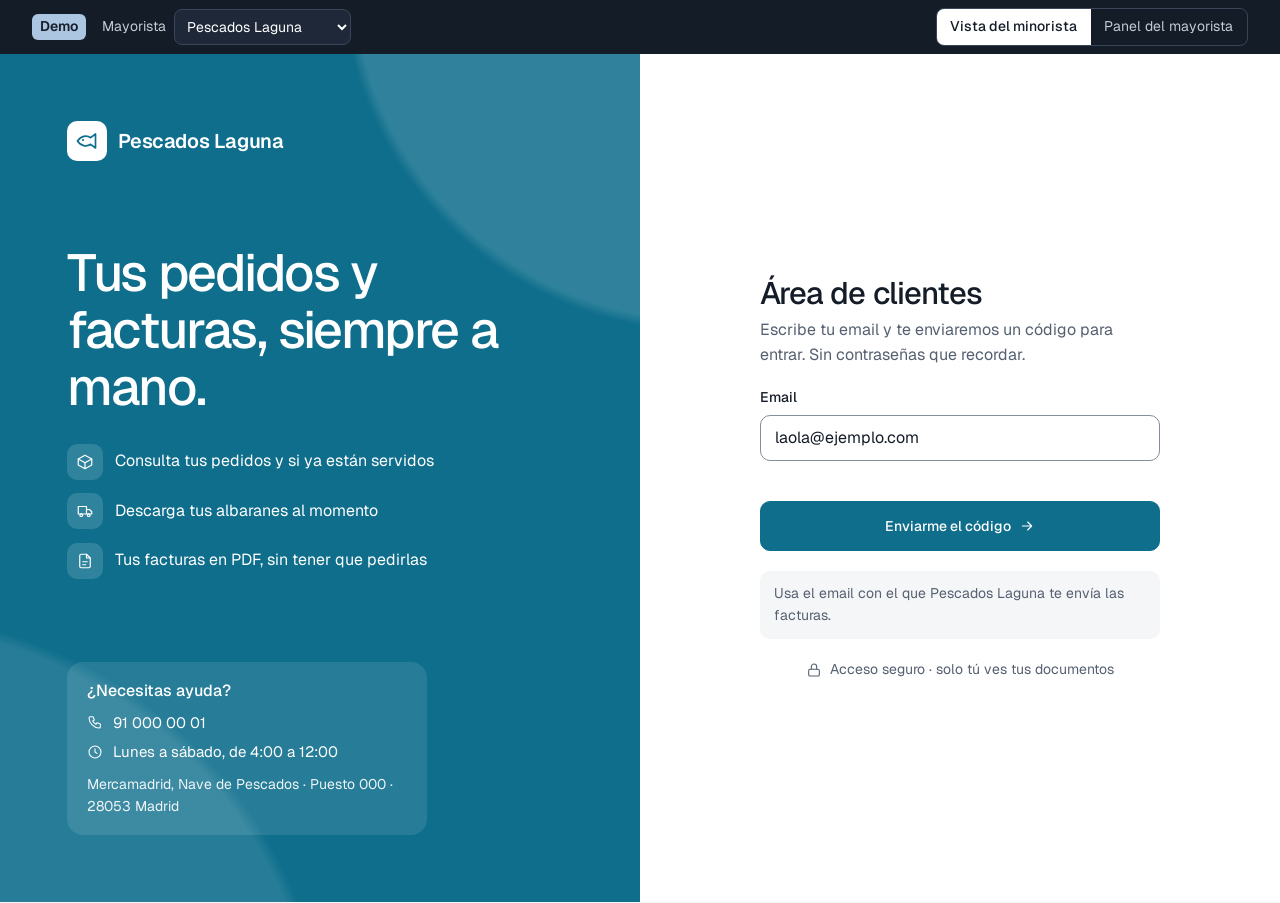
==== index.html @ 836a19e2 "Revisión completa del diseño del área de clientes y del panel" ====
<!doctype html>
<html lang="es">
<head>
<meta charset="utf-8">
<meta name="viewport" content="width=device-width, initial-scale=1">
<meta name="robots" content="noindex, nofollow">
<title>Área de clientes</title>
<link rel="preconnect" href="https://fonts.googleapis.com">
<link rel="preconnect" href="https://fonts.gstatic.com" crossorigin>
<link href="https://fonts.googleapis.com/css2?family=Geist:wght@400;500;600&display=swap" rel="stylesheet">
<link rel="stylesheet" href="assets/app.css?v=18">
</head>
<body>
<div class="demo-bar" role="region" aria-label="Controles de la demostración">
  <span class="demo-bar__tag">Demo</span>
  <label>Mayorista
    <select id="demo-tenant">
      <option value="laguna">Pescados Laguna</option>
      <option value="costanorte">Mariscos Costa Norte</option>
    </select>
  </label>
  <div class="demo-bar__seg" role="group" aria-label="Vista">
    <button type="button" data-view="cliente" aria-pressed="true">Vista del minorista</button>
    <button type="button" data-view="panel" aria-pressed="false">Panel del mayorista</button>
  </div>
</div>
<div id="app"></div>
<p class="sr-only" aria-live="polite" id="live"></p>
<script src="assets/data.js"></script>
<script src="assets/app.js?v=18"></script>
</body>
</html>
---- assets/app.css ----
:root{
  --brand:#0e6e8c;
  --ink:#141c28;
  --text:#2b3544;
  --muted:#556070;
  --line:#dde2e9;
  --control:#858e9c;
  --paper:#f5f6f8;
  --white:#fff;
  --ok:#1f6a44; --ok-bg:#e3f1ea;
  --warn:#8a5a00; --warn-bg:#fbf0d9;
  --bad:#a3342b; --bad-bg:#f8e3e1;

  --fs-1:clamp(2rem, 1.6rem + 1.6vw, 2.75rem);
  --fs-2:clamp(1.5rem, 1.3rem + .8vw, 2rem);
  --fs-3:clamp(1.125rem, 1.08rem + .2vw, 1.25rem);
  --fs-4:1rem;
  --fs-5:.9375rem;
  --fs-6:.875rem;

  --sans:"Geist", system-ui, -apple-system, "Segoe UI", sans-serif;
  --radius:10px;
  --r-card:16px;
  --shadow:0 1px 2px rgba(20,28,40,.05),0 18px 40px -22px rgba(20,28,40,.3);
}
*,*::before,*::after{box-sizing:border-box}
html{font-size:100%}
body{margin:0;font-family:var(--sans);font-size:var(--fs-4);line-height:1.55;color:var(--text);background:var(--paper);-webkit-font-smoothing:antialiased}
h1,h2,h3,p{margin:0}
h1,h2{color:var(--ink);font-weight:500;letter-spacing:-.03em;line-height:1.1}
h1{font-size:var(--fs-1)} h2{font-size:var(--fs-2)}
h3{font-size:var(--fs-3);font-weight:500;color:var(--ink)}
a{color:inherit}
button{font:inherit}
:focus-visible{outline:2px solid var(--brand);outline-offset:2px;border-radius:4px}
.sr-only{position:absolute;width:1px;height:1px;overflow:hidden;clip:rect(0 0 0 0);white-space:nowrap}
svg{display:block}

/* Barra de la demo (no forma parte del producto) */
.demo-bar{position:sticky;top:0;z-index:60;display:flex;align-items:center;gap:1rem;flex-wrap:wrap;padding:.5rem clamp(1rem, 3vw, 2rem);background:var(--ink);color:#c4cbd6;font-size:var(--fs-6)}
.demo-bar__tag{font-weight:600;color:var(--ink);background:#acc5e1;border-radius:6px;padding:.15rem .5rem}
.demo-bar label{display:flex;align-items:center;gap:.5rem}
.demo-bar select{font:inherit;font-size:var(--fs-6);color:var(--white);background:#1e2838;border:1px solid #3a4557;border-radius:8px;min-height:36px;padding:0 .5rem}
.demo-bar__seg{display:flex;border:1px solid #3a4557;border-radius:8px;overflow:hidden;margin-left:auto}
.demo-bar__seg button{background:transparent;color:#c4cbd6;border:0;min-height:36px;padding:0 .85rem;cursor:pointer;font-size:var(--fs-6)}
.demo-bar__seg button[aria-pressed="true"]{background:var(--white);color:var(--ink);font-weight:500}

/* Botones */
.btn{display:inline-flex;align-items:center;justify-content:center;gap:.5rem;min-height:46px;padding:0 1.15rem;border-radius:var(--radius);border:1px solid var(--ink);font:500 var(--fs-6)/1 var(--sans);text-decoration:none;cursor:pointer;white-space:nowrap;transition:background .2s,border-color .2s,color .2s}
.btn svg{width:16px;height:16px;flex:none}
.btn--brand{background:var(--brand);border-color:var(--brand);color:var(--white)}
.btn--brand:hover{filter:brightness(.92)}
.btn--dark{background:var(--ink);color:var(--white)}
.btn--ghost{background:var(--white);color:var(--ink);border-color:var(--control)}
.btn--ghost:hover{border-color:var(--ink)}
.btn--sm{min-height:38px;padding:0 .8rem}
.btn--block{width:100%}
.icon-btn{display:inline-grid;place-items:center;width:40px;height:40px;border-radius:var(--radius);border:1px solid var(--line);background:var(--white);color:var(--ink);cursor:pointer;text-decoration:none}
.icon-btn:hover{border-color:var(--ink)}
.icon-btn svg{width:18px;height:18px}

/* Logo del mayorista */
.logo{display:flex;align-items:center;gap:.7rem;text-decoration:none;color:var(--ink)}
.logo__mark{width:40px;height:40px;border-radius:10px;background:var(--brand);color:var(--white);display:grid;place-items:center;font-weight:600;letter-spacing:.02em;font-size:var(--fs-6)}
.logo__name{font-weight:600;font-size:var(--fs-3);letter-spacing:-.02em}
.logo__sub{display:block;font-size:var(--fs-6);color:var(--muted);font-weight:400;letter-spacing:0}

/* ---------- Acceso ---------- */
.login{min-height:calc(100vh - 52px);display:grid;grid-template-columns:1fr 1fr}
.login__side{background:var(--brand);color:var(--white);padding:clamp(2rem, 1rem + 4vw, 4.5rem);display:flex;flex-direction:column;justify-content:space-between;gap:2rem;position:relative;overflow:hidden}
.login__side .logo{color:var(--white)}
.login__side .logo__mark{background:var(--white);color:var(--brand)}
.login__side h1{color:var(--white);font-size:clamp(2rem, 1.4rem + 2.4vw, 3.25rem);max-width:14ch}
.login__side ul{list-style:none;padding:0;margin:1.75rem 0 0;display:grid;gap:.85rem}
.login__side li{display:flex;gap:.75rem;align-items:center}
.login__side li svg{width:20px;height:20px;flex:none}
.login__side small{font-size:var(--fs-6);opacity:.9}
.login__main{display:grid;place-items:center;padding:clamp(2rem, 1rem + 4vw, 4rem) 1.25rem;background:var(--white)}
.login__box{width:100%;max-width:400px;display:grid;gap:1.25rem}
.login__box p{color:var(--muted)}
.field{display:grid;gap:.4rem}
.field label{font-size:var(--fs-6);font-weight:500;color:var(--ink)}
.field input,.field select{font:inherit;color:var(--ink);background:var(--white);border:1px solid var(--control);border-radius:var(--radius);min-height:46px;padding:.6rem .85rem;width:100%}
.field input:focus-visible{outline:2px solid var(--brand);outline-offset:1px;border-color:var(--ink)}
.code{display:grid;grid-template-columns:repeat(6,1fr);gap:.5rem}
.code input{text-align:center;font-size:var(--fs-2);font-weight:500;min-height:58px;padding:0;border:1px solid var(--control);border-radius:var(--radius);color:var(--ink);width:100%}
.code input:focus-visible{outline:2px solid var(--brand);outline-offset:1px}
.hint{font-size:var(--fs-6);color:var(--muted);background:var(--paper);border-radius:var(--radius);padding:.75rem .9rem}
.hint b{color:var(--ink)}
.link-btn{background:none;border:0;padding:0;color:var(--ink);text-decoration:underline;text-underline-offset:3px;cursor:pointer;font-size:var(--fs-6);min-height:44px}
.error{font-size:var(--fs-6);color:var(--bad)}
@media (max-width:860px){.login{grid-template-columns:1fr}.login__side{padding-bottom:2rem}.login__side ul{display:none}}

/* ---------- Aplicación ---------- */
.shell{min-height:calc(100vh - 52px);display:grid;grid-template-rows:auto 1fr}
.topbar{background:var(--white);border-bottom:1px solid var(--line);position:sticky;top:52px;z-index:40}
.topbar__in{max-width:1280px;margin-inline:auto;padding:0 clamp(1rem, 3vw, 2rem);display:flex;align-items:center;gap:1.5rem;min-height:68px}
.tabs{display:flex;gap:.25rem;margin-left:auto}
.tabs a{display:inline-flex;align-items:center;gap:.5rem;min-height:44px;padding:0 .9rem;border-radius:var(--radius);text-decoration:none;color:var(--text);font-size:var(--fs-5)}
.tabs a svg{width:18px;height:18px}
.tabs a:hover{background:var(--paper);color:var(--ink)}
.tabs a[aria-current="page"]{background:var(--ink);color:var(--white)}
.who{display:flex;align-items:center;gap:.75rem;padding-left:1rem;border-left:1px solid var(--line)}
.who__avatar{width:38px;height:38px;border-radius:50%;background:var(--paper);display:grid;place-items:center;font-weight:600;font-size:var(--fs-6);color:var(--ink)}
.who__name{font-size:var(--fs-6);line-height:1.3}
.who__name b{display:block;color:var(--ink);font-weight:500}
.who__name span{color:var(--muted)}
.main{max-width:1280px;width:100%;margin-inline:auto;padding:clamp(1.5rem, 1rem + 2vw, 2.5rem) clamp(1rem, 3vw, 2rem) 4rem;display:grid;gap:1.5rem;align-content:start}
.head{display:flex;align-items:flex-end;justify-content:space-between;gap:1rem;flex-wrap:wrap}
.head p{color:var(--muted);margin-top:.4rem}

.stats{display:grid;grid-template-columns:repeat(4,1fr);gap:1rem}
.stat{background:var(--white);border:1px solid var(--line);border-radius:var(--r-card);padding:1.25rem 1.35rem;display:grid;gap:.35rem}
.stat span{font-size:var(--fs-6);color:var(--muted)}
.stat strong{font-size:var(--fs-2);font-weight:500;letter-spacing:-.03em;color:var(--ink);font-variant-numeric:tabular-nums}
.stat small{font-size:var(--fs-6);color:var(--muted)}
.stat--brand{background:var(--brand);border-color:var(--brand)}
.stat--brand span,.stat--brand strong,.stat--brand small{color:var(--white)}
@media (max-width:980px){.stats{grid-template-columns:1fr 1fr}}

.card{background:var(--white);border:1px solid var(--line);border-radius:var(--r-card);overflow:hidden}
.card__head{display:flex;align-items:center;justify-content:space-between;gap:1rem;padding:1.1rem 1.35rem;border-bottom:1px solid var(--line);flex-wrap:wrap}
.card__head a{font-size:var(--fs-6);color:var(--ink);font-weight:500}
.grid2{display:grid;grid-template-columns:1.3fr 1fr;gap:1.5rem;align-items:start}
@media (max-width:980px){.grid2{grid-template-columns:1fr}}

.toolbar{display:flex;gap:.75rem;flex-wrap:wrap;align-items:center;padding:1rem 1.35rem;border-bottom:1px solid var(--line)}
.search{position:relative;flex:1 1 220px}
.search svg{position:absolute;left:.8rem;top:50%;translate:0 -50%;width:18px;height:18px;color:var(--muted)}
.search input{font:inherit;font-size:var(--fs-5);width:100%;min-height:44px;border:1px solid var(--control);border-radius:var(--radius);padding:0 .85rem 0 2.5rem;color:var(--ink)}
.toolbar select{font:inherit;font-size:var(--fs-5);min-height:44px;border:1px solid var(--control);border-radius:var(--radius);padding:0 .7rem;color:var(--ink);background:var(--white)}
.chips{display:flex;gap:.4rem;flex-wrap:wrap}
.chip{min-height:38px;padding:0 .85rem;border-radius:999px;border:1px solid var(--line);background:var(--white);font-size:var(--fs-6);cursor:pointer;color:var(--text)}
.chip[aria-pressed="true"]{background:var(--ink);border-color:var(--ink);color:var(--white)}

table{width:100%;border-collapse:collapse;font-size:var(--fs-5);font-variant-numeric:tabular-nums}
th{font-size:var(--fs-6);font-weight:500;color:var(--muted);text-align:left;padding:.75rem 1.35rem;background:var(--paper);white-space:nowrap}
td{padding:.85rem 1.35rem;border-top:1px solid var(--line);color:var(--ink);vertical-align:middle}
td.num,th.num{text-align:right}
td.act{text-align:right;white-space:nowrap}
td.act .icon-btn+.icon-btn{margin-left:.35rem}
tbody tr{transition:background .15s}
tbody tr:hover{background:#fafbfc}
td .sub{display:block;font-size:var(--fs-6);color:var(--muted)}
.row-link{background:none;border:0;padding:0;font:inherit;color:var(--ink);font-weight:500;cursor:pointer;text-decoration:underline;text-decoration-color:var(--line);text-underline-offset:4px}
.row-link:hover{text-decoration-color:var(--ink)}
.empty{padding:3rem 1.35rem;text-align:center;color:var(--muted)}
.check{width:20px;height:20px;accent-color:var(--ink)}

.badge{display:inline-flex;align-items:center;gap:.4rem;font-size:var(--fs-6);font-weight:500;padding:.25rem .6rem;border-radius:999px;white-space:nowrap}
.badge::before{content:"";width:7px;height:7px;border-radius:50%;background:currentColor}
.b-ok{color:var(--ok);background:var(--ok-bg)}
.b-warn{color:var(--warn);background:var(--warn-bg)}
.b-bad{color:var(--bad);background:var(--bad-bg)}
.b-info{color:var(--ink);background:var(--paper)}

.bulk{display:flex;align-items:center;justify-content:space-between;gap:1rem;padding:.75rem 1.35rem;background:var(--ink);color:var(--white);font-size:var(--fs-6)}
.bulk[hidden]{display:none}
.bulk .btn{background:var(--white);color:var(--ink);border-color:var(--white)}

/* Tarjetas en lugar de tabla en móvil */
@media (max-width:900px){
  table.resp thead{display:none}
  table.resp,table.resp tbody,table.resp tr,table.resp td{display:block;width:100%}
  table.resp tr{padding:1rem 1.1rem;border-top:1px solid var(--line);display:grid;grid-template-columns:1fr auto;gap:.35rem .75rem}
  table.resp td{border:0;padding:0}
  table.resp td[data-l]::before{content:attr(data-l) " · ";color:var(--muted);font-size:var(--fs-6)}
  table.resp td.num{text-align:left}
  table.resp td.act{grid-column:2;grid-row:1 / span 3;align-self:center}
  table.resp td.sel{display:none}
}

/* Lista simple */
.list{list-style:none;margin:0;padding:0}
.list li{display:flex;align-items:center;justify-content:space-between;gap:1rem;padding:.9rem 1.35rem;border-top:1px solid var(--line)}
.list li:first-child{border-top:0}
.list b{font-weight:500;color:var(--ink)}
.list .sub{display:block;font-size:var(--fs-6);color:var(--muted)}

/* Panel lateral de detalle */
.drawer{position:fixed;inset:0;z-index:80;display:flex;justify-content:flex-end;background:rgba(20,28,40,.45);opacity:0;transition:opacity .25s}
.drawer.open{opacity:1}
.drawer__panel{width:min(560px,100%);height:100%;background:var(--white);display:flex;flex-direction:column;transform:translateX(24px);transition:transform .3s cubic-bezier(.2,.7,.2,1)}
.drawer.open .drawer__panel{transform:none}
.drawer__head{display:flex;align-items:flex-start;justify-content:space-between;gap:1rem;padding:1.35rem 1.5rem;border-bottom:1px solid var(--line)}
.drawer__head p{font-size:var(--fs-6);color:var(--muted);margin-top:.25rem}
.drawer__body{padding:1.25rem 1.5rem;overflow-y:auto;display:grid;gap:1.25rem;align-content:start}
.drawer__foot{padding:1rem 1.5rem;border-top:1px solid var(--line);display:flex;gap:.75rem;flex-wrap:wrap}
.meta{display:grid;grid-template-columns:1fr 1fr;gap:.75rem}
.meta div{background:var(--paper);border-radius:var(--radius);padding:.75rem .9rem}
.meta dt{font-size:var(--fs-6);color:var(--muted)}
.meta dd{margin:.1rem 0 0;color:var(--ink);font-weight:500}
.lines th,.lines td{padding:.6rem .5rem}
.lines th:first-child,.lines td:first-child{padding-left:0}
.lines th:last-child,.lines td:last-child{padding-right:0}
.lines th{background:none;border-bottom:1px solid var(--line)}
.totals{display:grid;gap:.35rem;justify-content:end;text-align:right;font-variant-numeric:tabular-nums}
.totals div{display:flex;gap:2rem;justify-content:space-between;min-width:240px}
.totals .t{font-weight:600;color:var(--ink);font-size:var(--fs-3);border-top:1px solid var(--line);padding-top:.5rem}
.timeline{list-style:none;margin:0;padding:0;display:grid;gap:.75rem}
.timeline li{display:flex;gap:.75rem;align-items:center;font-size:var(--fs-5);color:var(--muted)}
.timeline li::before{content:"";width:12px;height:12px;border-radius:50%;border:2px solid var(--line);flex:none}
.timeline li.done{color:var(--ink)}
.timeline li.done::before{background:var(--brand);border-color:var(--brand)}

.toast{position:fixed;left:50%;bottom:1.5rem;translate:-50% 0;z-index:90;background:var(--ink);color:var(--white);padding:.8rem 1.1rem;border-radius:var(--radius);font-size:var(--fs-6);box-shadow:var(--shadow);opacity:0;transition:opacity .25s,transform .25s;transform:translateY(8px)}
.toast.show{opacity:1;transform:none}
footer.pf{max-width:1280px;margin-inline:auto;padding:0 clamp(1rem, 3vw, 2rem) 2rem;font-size:var(--fs-6);color:var(--muted);display:flex;justify-content:space-between;gap:1rem;flex-wrap:wrap}
@media (prefers-reduced-motion:reduce){*{transition:none!important}}

/* Ajustes */
.shell{grid-template-columns:minmax(0,1fr)}
.tabs,.main > *{min-width:0}
@media (max-width:760px){.tabs{padding-bottom:2px}.head .btn{width:100%}}

@media (max-width:1080px){
  .topbar__in{flex-wrap:wrap;min-height:0;padding-block:.75rem;gap:.75rem}
  .tabs{order:3;width:100%;margin:0;overflow-x:auto;scrollbar-width:none}
  .tabs::-webkit-scrollbar{display:none}
  .tabs a{flex:none}
  .who{margin-left:auto;border:0;padding:0}
}
@media (max-width:760px){.who__name{display:none}}

.topbar__in > *{min-width:0}
.topbar{overflow:hidden}
.stats{grid-template-columns:repeat(4,minmax(0,1fr))}
@media (max-width:980px){.stats{grid-template-columns:repeat(2,minmax(0,1fr))}}
@media (max-width:420px){.stats{grid-template-columns:1fr}}
#tbl{overflow-x:auto}
.card{min-width:0}

/* Filas compactas en móvil */
@media (max-width:900px){
  table.resp tr{grid-template-columns:1fr auto auto;align-items:center;gap:.2rem .75rem}
  table.resp td.hide-m{display:none}
  table.resp td.first{grid-column:1;font-weight:500}
  table.resp td.first + td{grid-column:1;font-size:var(--fs-6);color:var(--muted)}
  table.resp td.num{grid-column:2;grid-row:1;text-align:right;font-weight:600}
  table.resp td:has(.badge){grid-column:2;grid-row:2;justify-self:end}
  table.resp td.act{grid-column:3;grid-row:1 / span 2}
}
@media (max-width:760px){.topbar{position:static}.demo-bar{position:static}}
#main:focus{outline:none}
/* Pestañas en móvil: todas visibles, icono sobre el texto */
@media (max-width:560px){
  .tabs{display:grid;grid-template-columns:repeat(auto-fit,minmax(0,auto));grid-auto-flow:column;justify-content:space-between;overflow:visible;gap:0}
  .tabs a{flex-direction:column;gap:.2rem;min-height:56px;padding:.35rem .4rem;font-size:var(--fs-6);border-radius:8px}
}

/* ============ Actividad ============ */
.range{font-size:var(--fs-6);color:var(--text);background:var(--white);border:1px solid var(--line);border-radius:999px;padding:.4rem .85rem}
.stat strong .of{font-size:var(--fs-5);font-weight:400;letter-spacing:0;opacity:.9}
.act-grid{display:grid;grid-template-columns:minmax(0,1.55fr) minmax(0,1fr);gap:1.5rem;align-items:start}
.act-main,.act-side{display:grid;gap:1.5rem;min-width:0}
@media (max-width:1080px){.act-grid{grid-template-columns:minmax(0,1fr)}}
.card__head .sub{font-size:var(--fs-6);color:var(--muted)}
.card__intro{font-size:var(--fs-6);color:var(--muted);padding:1rem 1.35rem 0}
.card__foot{padding:1rem 1.35rem;border-top:1px solid var(--line)}
.chart{display:grid;grid-template-columns:repeat(14,minmax(0,1fr));gap:.4rem;align-items:end;height:190px;padding:1.25rem 1.35rem 1rem}
.chart__col{display:grid;grid-template-rows:auto 1fr auto;height:100%;align-items:end;justify-items:center;gap:.35rem}
.chart__bar{width:100%;max-width:28px;border-radius:6px 6px 2px 2px;background:color-mix(in srgb,var(--brand) 28%,white);align-self:end}
.chart__col.is-today .chart__bar{background:var(--brand)}
.chart__v{font-size:var(--fs-6);color:var(--muted);font-variant-numeric:tabular-nums}
.chart__d{font-size:var(--fs-6);color:var(--muted)}
.chart__col.is-today .chart__d{color:var(--ink);font-weight:600}
.feed-day h4{margin:0;padding:.75rem 1.35rem;font-size:var(--fs-6);font-weight:500;color:var(--muted);background:var(--paper);border-top:1px solid var(--line)}
.feed-day:first-child h4{border-top:0}
.ev-l{display:flex;gap:.85rem;align-items:center;min-width:0}
.ev-ico{width:36px;height:36px;border-radius:10px;display:grid;place-items:center;flex:none;background:var(--paper);color:var(--ink)}
.ev-ico svg{width:18px;height:18px}
.ev-factura{background:color-mix(in srgb,var(--brand) 14%,white);color:var(--ink)}
.ev-invitacion{background:var(--warn-bg)}
.ev-t{font-variant-numeric:tabular-nums;white-space:nowrap}
.doc{font-weight:500;color:var(--ink);white-space:nowrap}
.list .sub .badge{vertical-align:middle;margin-left:.15rem}
.side-r{display:grid;justify-items:end;gap:.35rem;text-align:right;white-space:nowrap}
.seen{display:inline-flex;align-items:center;gap:.35rem;margin-top:.35rem;font-size:var(--fs-6);color:var(--muted)}
.seen svg{width:16px;height:16px}
.seen.is-seen{color:var(--ok)}
.sync-meta{display:grid;grid-template-columns:1fr 1fr;gap:.75rem;padding:1rem 1.35rem 0}
.sync-meta div{background:var(--paper);border-radius:var(--radius);padding:.7rem .9rem;display:grid}
.sync-meta span{font-size:var(--fs-6);color:var(--muted)}
.sync-meta b{font-weight:500;color:var(--ink)}
.list--compact li{padding-block:.7rem}
.list li > div:first-child{min-width:0}

/* ============ Revisión de diseño ============ */
.muted{color:var(--muted)}
.is-bad{color:var(--bad)!important}
.is-warn{color:var(--warn)}
.eyebrow{font-size:var(--fs-6);color:var(--muted);margin-bottom:.35rem}
.logo__mark svg{width:24px;height:24px}
.login__side .logo__mark{background:var(--white);color:var(--brand)}

/* Acceso */
.login__side{background-image:radial-gradient(circle at 110% -10%, rgba(255,255,255,.14) 0 30%, transparent 31%),radial-gradient(circle at -20% 120%, rgba(255,255,255,.10) 0 35%, transparent 36%)}
.login__side li span{width:36px;height:36px;border-radius:10px;background:rgba(255,255,255,.14);display:grid;place-items:center;flex:none}
.login__side li span svg{width:18px;height:18px}
.login__help{display:grid;gap:.4rem;padding:1.1rem 1.25rem;border-radius:var(--r-card);background:rgba(255,255,255,.1);max-width:360px}
.login__help b{font-weight:500}
.login__help span{display:flex;gap:.6rem;align-items:center;font-size:var(--fs-5)}
.login__help svg{width:16px;height:16px}
.login__help small{font-size:var(--fs-6);opacity:.92;margin-top:.25rem}
.login__p{margin-top:.5rem;color:var(--muted)}
.login__p b{color:var(--ink);font-weight:500}
.login__mail{width:56px;height:56px;border-radius:16px;background:color-mix(in srgb,var(--brand) 12%,white);color:var(--brand);display:grid;place-items:center}
.login__mail svg{width:26px;height:26px}
.login__links{display:flex;justify-content:space-between}
.code-f{border:0;padding:0;margin:0}
.btn--lg{min-height:50px}
.secure{display:flex;align-items:center;justify-content:center;gap:.45rem;font-size:var(--fs-6);color:var(--muted)}
.secure svg{width:16px;height:16px}
@media (max-width:860px){.login__side{gap:1.25rem;padding:1.5rem}.login__side h1{font-size:var(--fs-2)}.login__help{display:none}.login__main{place-items:start center}}

/* Resumen */
.alert{display:flex;align-items:center;gap:.9rem;padding:1rem 1.25rem;border-radius:var(--r-card);background:var(--bad-bg);color:var(--bad);text-decoration:none;font-size:var(--fs-5)}
.alert b{font-weight:600}
.alert svg{width:20px;height:20px;flex:none}
.alert span{flex:1;color:var(--ink)}
a.stat{position:relative;text-decoration:none;transition:border-color .2s,box-shadow .2s}
a.stat:hover{border-color:var(--control);box-shadow:var(--shadow)}
a.stat--brand:hover{border-color:var(--brand)}
a.stat > svg{position:absolute;top:1.1rem;right:1.1rem;width:18px;height:18px;color:var(--muted);transition:transform .2s}
a.stat--brand > svg{color:var(--white)}
a.stat:hover > svg{transform:translateX(3px)}
.dash{display:grid;grid-template-columns:minmax(0,1.6fr) minmax(0,1fr);gap:1.5rem;align-items:start}
.dash__main,.dash__side{display:grid;gap:1.5rem;min-width:0}
@media (max-width:1080px){.dash{grid-template-columns:minmax(0,1fr)}}
.card__pad{padding:1.1rem 1.35rem 1.35rem;display:grid;gap:1rem}
.list--rows li{cursor:pointer}
.list--rows li:hover{background:#fafbfc}
.row-r{display:flex;align-items:center;gap:.9rem;flex:none}
.amt{font-variant-numeric:tabular-nums;min-width:90px;text-align:right}
.list li > div:first-child{min-width:0}
.list li > div:first-child .sub{white-space:nowrap;overflow:hidden;text-overflow:ellipsis}
.pay{display:grid;gap:.6rem}
.pay__row{display:flex;align-items:center;gap:.8rem;padding:.75rem .9rem;border-radius:var(--radius);background:var(--paper)}
.pay__row > div{flex:1;min-width:0;display:grid}
.pay__ico{width:34px;height:34px;border-radius:9px;background:var(--white);display:grid;place-items:center;color:var(--brand);flex:none}
.pay__ico svg{width:18px;height:18px}
.pay__l{font-size:var(--fs-6);color:var(--muted)}
.pay__v{font-weight:500;color:var(--ink);font-variant-numeric:tabular-nums;letter-spacing:.01em;overflow-wrap:anywhere}
.contact{gap:.85rem}
.contact__who{display:flex;gap:.8rem;align-items:center}
.contact__who b{display:block;font-weight:500;color:var(--ink)}
.contact .sub{display:flex;gap:.5rem;align-items:center;font-size:var(--fs-6);color:var(--muted)}
.contact .sub svg{width:16px;height:16px;flex:none}
@media (max-width:600px){
  .stats{grid-template-columns:repeat(2,minmax(0,1fr));gap:.75rem}
  .stat{padding:1rem}
  .stat strong{font-size:var(--fs-3)}
  a.stat > svg{top:.9rem;right:.8rem}
  .list--rows li{flex-wrap:wrap;gap:.35rem .75rem}
  .list--rows .row-r{width:100%;justify-content:space-between}
  .amt{min-width:0}
}
@media (max-width:360px){.stats{grid-template-columns:minmax(0,1fr)}}

/* Listados */
.sumbar{display:flex;gap:.5rem 1.5rem;flex-wrap:wrap;padding:.8rem 1.35rem;border-bottom:1px solid var(--line);font-size:var(--fs-6);color:var(--muted)}
.sumbar b{color:var(--ink);font-weight:600;font-variant-numeric:tabular-nums}
tr.grp th{background:var(--white);color:var(--ink);font-weight:600;font-size:var(--fs-6);padding:1rem 1.35rem .5rem;border-top:1px solid var(--line)}
tbody tr[data-row]{cursor:pointer}
tbody tr.is-sel{background:color-mix(in srgb,var(--brand) 6%,white)}
td .sub.is-bad{font-weight:500}
.clip{display:inline-block;max-width:280px;white-space:nowrap;overflow:hidden;text-overflow:ellipsis;vertical-align:bottom;color:var(--text)}
.ref{background:none;border:0;padding:0;font:inherit;color:var(--ink);text-decoration:underline;text-decoration-color:var(--control);text-underline-offset:3px;cursor:pointer;min-height:24px}
.ref:hover{text-decoration-color:var(--ink)}
.empty{display:grid;justify-items:center;gap:.75rem}
.empty > svg{width:28px;height:28px;color:var(--control)}
.bulk > div{display:flex;gap:.5rem}
.btn--ghost-dark{background:transparent!important;color:var(--white)!important;border-color:#8d97a6!important}
@media (max-width:900px){
  tr.grp,tr.grp th{display:block}
  tr.grp th{padding:.9rem 1.1rem .4rem}
  .sumbar{padding:.75rem 1.1rem}
}

/* Detalle */
.doc-top{display:flex;align-items:center;justify-content:space-between;gap:1rem}
.doc-total{font-size:var(--fs-2);font-weight:500;letter-spacing:-.03em;color:var(--ink);font-variant-numeric:tabular-nums}
.meta dd .sub{display:block;font-size:var(--fs-6);font-weight:400;color:var(--muted)}
.meta dd .ref+.ref{margin-left:.35rem}
.steps-h{list-style:none;margin:0;padding:0;display:grid;grid-template-columns:repeat(3,1fr)}
.steps-h li{display:grid;justify-items:center;gap:.45rem;font-size:var(--fs-6);color:var(--muted);text-align:center;position:relative}
.steps-h li span{width:18px;height:18px;border-radius:50%;border:2px solid var(--line);background:var(--white);position:relative;z-index:1}
.steps-h li:not(:last-child)::after{content:"";position:absolute;top:8px;left:50%;width:100%;height:2px;background:var(--line)}
.steps-h li.done span{background:var(--brand);border-color:var(--brand)}
.steps-h li.done:not(.now)::after{background:var(--brand)}
.steps-h li.done{color:var(--ink)}
.steps-h li.now{font-weight:600}
.pay-block{display:grid;gap:.6rem}
.pay-block h3,.dr-h{font-size:var(--fs-5);font-weight:600;color:var(--ink);margin-bottom:.5rem}
.lines-wrap{overflow-x:auto}
.list--flat li{padding-inline:0}
.drawer__body > section + section{border-top:1px solid var(--line);padding-top:1.25rem}

/* Perfil */
.kv{margin:0;display:grid}
.kv div{display:flex;justify-content:space-between;gap:1rem;padding:.95rem 1.35rem;border-top:1px solid var(--line);flex-wrap:wrap}
.kv div:first-child{border-top:0}
.kv dt{color:var(--muted);font-size:var(--fs-6)}
.kv dd{margin:0;color:var(--ink);font-weight:500;overflow-wrap:anywhere}
.card__foot{display:flex;align-items:center;justify-content:space-between;gap:1rem;flex-wrap:wrap}
.card__foot .muted{font-size:var(--fs-6);max-width:44ch}

/* Panel · clientes */
.resp--cli td.first b{font-weight:500}
.resp--cli tbody tr{cursor:pointer}
.resp--cli .chev{display:inline-grid;vertical-align:middle;margin-left:.5rem;color:var(--control)}
.resp--cli .chev svg{width:18px;height:18px}
.stat strong.is-bad{color:var(--bad)}
@media (max-width:900px){
  table.resp--cli tr{grid-template-columns:minmax(0,1fr) auto;gap:.3rem .75rem}
  table.resp--cli td.first{grid-column:1;grid-row:1}
  table.resp--cli td.c-acc{grid-column:1;grid-row:2;font-size:var(--fs-6);color:var(--muted)}
  table.resp--cli td.c-acc .sub{display:inline;margin-left:.35rem}
  table.resp--cli td.c-acc .sub::before{content:"· "}
  table.resp--cli td.c-pen{grid-column:2;grid-row:1;text-align:right}
  table.resp--cli td.c-ven{grid-column:2;grid-row:2;text-align:right}
  table.resp--cli td.act{grid-column:1 / -1;grid-row:3;display:flex;justify-content:space-between;align-items:center}
  table.resp--cli td.act .btn{min-height:40px}
  table.resp--cli .c-pen .sub{display:none}
}
.tabs--few{justify-content:flex-start}
@media (max-width:560px){.tabs--few{grid-template-columns:repeat(2,auto);justify-content:start;gap:.5rem}}

@media (max-width:600px){a.stat > svg{display:none}}
.drawer__body > *{min-height:min-content}
.lines-wrap{min-height:min-content}
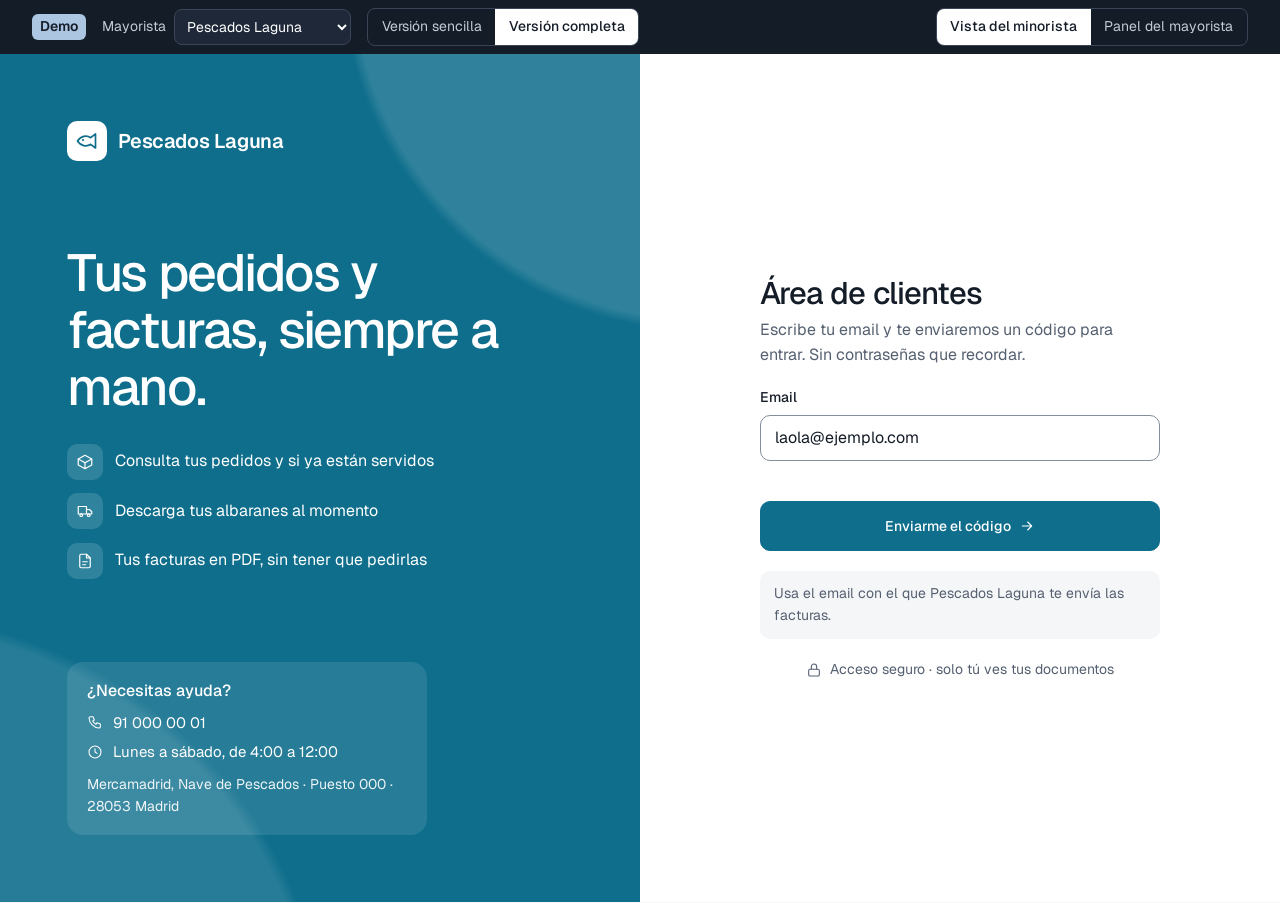
==== commit aebeffae: "Selector de versión junto al mayorista" ====
--- a/index.html
+++ b/index.html
@@ -8,7 +8,7 @@
 <link rel="preconnect" href="https://fonts.googleapis.com">
 <link rel="preconnect" href="https://fonts.gstatic.com" crossorigin>
 <link href="https://fonts.googleapis.com/css2?family=Geist:wght@400;500;600&display=swap" rel="stylesheet">
-<link rel="stylesheet" href="assets/app.css?v=18">
+<link rel="stylesheet" href="assets/app.css?v=31">
 </head>
 <body>
 <div class="demo-bar" role="region" aria-label="Controles de la demostración">
@@ -19,6 +19,10 @@
       <option value="costanorte">Mariscos Costa Norte</option>
     </select>
   </label>
+  <nav class="demo-bar__seg demo-bar__seg--ver" aria-label="Versión">
+    <a href="sencillo/">Versión sencilla</a>
+    <a href="./" aria-current="page">Versión completa</a>
+  </nav>
   <div class="demo-bar__seg" role="group" aria-label="Vista">
     <button type="button" data-view="cliente" aria-pressed="true">Vista del minorista</button>
     <button type="button" data-view="panel" aria-pressed="false">Panel del mayorista</button>
@@ -27,6 +31,6 @@
 <div id="app"></div>
 <p class="sr-only" aria-live="polite" id="live"></p>
 <script src="assets/data.js"></script>
-<script src="assets/app.js?v=18"></script>
+<script src="assets/app.js?v=29"></script>
 </body>
 </html>
--- a/assets/app.css
+++ b/assets/app.css
@@ -429,3 +429,102 @@
 @media (max-width:600px){a.stat > svg{display:none}}
 .drawer__body > *{min-height:min-content}
 .lines-wrap{min-height:min-content}
+
+/* ============ Fase 2: pedidos, pagos y avisos ============ */
+.head__act{display:flex;gap:.6rem;flex-wrap:wrap}
+.card__links{display:flex;align-items:center;gap:1.25rem}
+.card__links .link-btn{font-weight:500;color:var(--ink)}
+.btn:disabled{opacity:.45;cursor:not-allowed}
+.or{display:flex;align-items:center;gap:.75rem;font-size:var(--fs-6);color:var(--muted)}
+.or::before,.or::after{content:"";flex:1;height:1px;background:var(--line)}
+.note{display:flex;gap:.7rem;align-items:flex-start;padding:.8rem 1rem;border-radius:var(--radius);background:color-mix(in srgb,var(--brand) 8%,white);color:var(--ink);font-size:var(--fs-6)}
+.note svg{width:18px;height:18px;flex:none;color:var(--brand);margin-top:1px}
+.note b{font-weight:600}
+
+/* Nuevo pedido */
+.np-list{list-style:none;margin:0;padding:0;display:grid}
+.np-list li{display:grid;grid-template-columns:minmax(0,1fr) auto auto auto;align-items:center;gap:.5rem .9rem;padding:.75rem 0;border-top:1px solid var(--line)}
+.np-list li:first-child{border-top:0}
+.np-p b{display:block;font-weight:500;color:var(--ink)}
+.np-p .sub{font-size:var(--fs-6);color:var(--muted)}
+.qty{display:flex;align-items:center;gap:.3rem}
+.qty .icon-btn{width:36px;height:36px;font-size:1.125rem;line-height:1}
+.qty input{width:64px;min-height:36px;text-align:center;font:inherit;font-size:var(--fs-5);border:1px solid var(--control);border-radius:8px;color:var(--ink)}
+.qty span{font-size:var(--fs-6);color:var(--muted)}
+.np-rm{border-color:transparent}
+.np-add select{font:inherit;font-size:var(--fs-5);width:100%;min-height:46px;margin-top:.75rem;border:1px dashed var(--control);border-radius:var(--radius);padding:0 .85rem;background:var(--white);color:var(--ink);cursor:pointer}
+textarea{font:inherit;font-size:var(--fs-5);width:100%;border:1px solid var(--control);border-radius:var(--radius);padding:.7rem .85rem;color:var(--ink);resize:vertical}
+textarea:focus-visible,.qty input:focus-visible,.np-add select:focus-visible{outline:2px solid var(--brand);outline-offset:1px}
+@media (max-width:520px){
+  .np-list li{grid-template-columns:minmax(0,1fr) auto;grid-template-areas:"p rm" "q amt"}
+  .np-p{grid-area:p}.np-rm{grid-area:rm}.qty{grid-area:q}.np-list .amt{grid-area:amt}
+}
+
+/* Opciones (entrega, forma de pago) */
+.opts{display:grid;gap:.5rem}
+.opt{display:flex;gap:.8rem;align-items:flex-start;padding:.85rem 1rem;border:1px solid var(--line);border-radius:var(--radius);cursor:pointer;transition:border-color .2s,background .2s}
+.opt:hover{border-color:var(--control)}
+.opt:has(input:checked){border-color:var(--brand);background:color-mix(in srgb,var(--brand) 6%,white)}
+.opt input{width:18px;height:18px;margin:3px 0 0;accent-color:var(--brand);flex:none}
+.opt b{display:block;font-weight:500;color:var(--ink)}
+.opt small{display:block;font-size:var(--fs-6);color:var(--muted)}
+.pick{display:flex;gap:.8rem;align-items:center;cursor:pointer;min-width:0}
+.pick b{display:block;font-weight:500;color:var(--ink)}
+.pick .sub{font-size:var(--fs-6);color:var(--muted)}
+
+/* Pago */
+.paying{display:grid;justify-items:center;text-align:center;gap:.75rem;padding:3rem 1rem}
+.paying h3{font-size:var(--fs-3)}
+.paying p{color:var(--text)}
+.spin{width:44px;height:44px;border-radius:50%;border:3px solid var(--line);border-top-color:var(--brand);animation:spin .9s linear infinite}
+@keyframes spin{to{transform:rotate(360deg)}}
+.ok-ico{width:64px;height:64px;border-radius:50%;background:var(--ok-bg);color:var(--ok);display:grid;place-items:center}
+.ok-ico svg{width:30px;height:30px}
+@media (prefers-reduced-motion:reduce){.spin{animation:none;border-top-color:var(--line)}}
+
+/* Avisos */
+.avisos{width:100%;border-collapse:collapse;font-size:var(--fs-5)}
+.avisos th,.avisos td{padding:.8rem 1.35rem;border-top:1px solid var(--line);text-align:left;background:none}
+.avisos thead th{font-size:var(--fs-6);font-weight:500;color:var(--muted);border-top:0;background:var(--paper)}
+.avisos tbody th{font-weight:400;color:var(--ink)}
+.avisos .c{text-align:center;width:96px}
+.sw{position:relative;display:inline-block;width:44px;height:26px;cursor:pointer;vertical-align:middle}
+.sw input{position:absolute;inset:0;opacity:0;margin:0;cursor:pointer}
+.sw i{position:absolute;inset:0;border-radius:999px;background:var(--control);transition:background .2s}
+.sw i::after{content:"";position:absolute;top:3px;left:3px;width:20px;height:20px;border-radius:50%;background:var(--white);transition:transform .2s;box-shadow:0 1px 2px rgba(0,0,0,.2)}
+.sw input:checked + span + i{background:var(--brand)}
+.sw input:checked + span + i::after{transform:translateX(18px)}
+.sw input:focus-visible + span + i{outline:2px solid var(--brand);outline-offset:2px}
+.av-foot{display:flex;align-items:flex-end;gap:1rem;flex-wrap:wrap;padding:1rem 1.35rem 1.35rem;border-top:1px solid var(--line)}
+.av-foot .field{flex:1 1 200px}
+@media (max-width:520px){.avisos th,.avisos td{padding:.75rem .9rem}.avisos .c{width:64px}.head__act{width:100%}.head__act .btn{flex:1}}
+
+.drawer .list--flat li{flex-wrap:wrap;gap:.4rem .75rem}
+@media (max-width:420px){.drawer .list--flat .row-r{width:100%;justify-content:space-between;padding-left:2rem}.drawer .list--flat .amt{min-width:0}.drawer__body,.drawer__head,.drawer__foot{padding-inline:1.1rem}}
+
+/* El cuerpo del panel lateral apila en columna y hace scroll sin comprimir secciones */
+.drawer__body{display:flex;flex-direction:column;gap:1.25rem;flex:1 1 auto;min-height:0}
+.drawer__body > *{flex:none}
+.drawer__head,.drawer__foot{flex:none}
+.meta dd{overflow-wrap:anywhere}
+.meta > div{min-width:0}
+@media (max-width:380px){.meta{grid-template-columns:minmax(0,1fr)}}
+
+/* Versión sencilla */
+.demo-bar__seg a{display:inline-flex;align-items:center;color:#c4cbd6;text-decoration:none;min-height:36px;padding:0 .85rem;font-size:var(--fs-6)}
+.demo-bar__seg a[aria-current="page"]{background:var(--white);color:var(--ink);font-weight:500}
+.demo-bar__link{color:#c4cbd6;font-size:var(--fs-6);text-underline-offset:3px;min-height:36px;display:inline-flex;align-items:center}
+.demo-bar__link:hover,.demo-bar__seg a:hover{color:var(--white)}
+.demo-bar__seg a[aria-current="page"]:hover{color:var(--ink)}
+.s-tbl td.act{display:flex;gap:.5rem;justify-content:flex-end;align-items:center}
+.s-help{display:flex;gap:.6rem;align-items:flex-start;color:var(--muted);font-size:var(--fs-6)}
+.s-help svg{width:18px;height:18px;flex:none;margin-top:.15rem}
+.s-help a{color:var(--ink);font-weight:500}
+@media (max-width:560px){.s-dl{display:none}}
+.s-shell .main,.s-shell .topbar__in,.s-shell footer.pf{max-width:1040px}
+@media (max-width:900px){
+  table.resp tr.grp{display:block;padding:0;border-top:1px solid var(--line)}
+  table.resp tr.grp th{border-top:0}
+  .s-shell .toolbar{display:grid;grid-template-columns:minmax(0,1fr) auto}
+}
+.demo-bar__seg--ver{margin-left:0}
